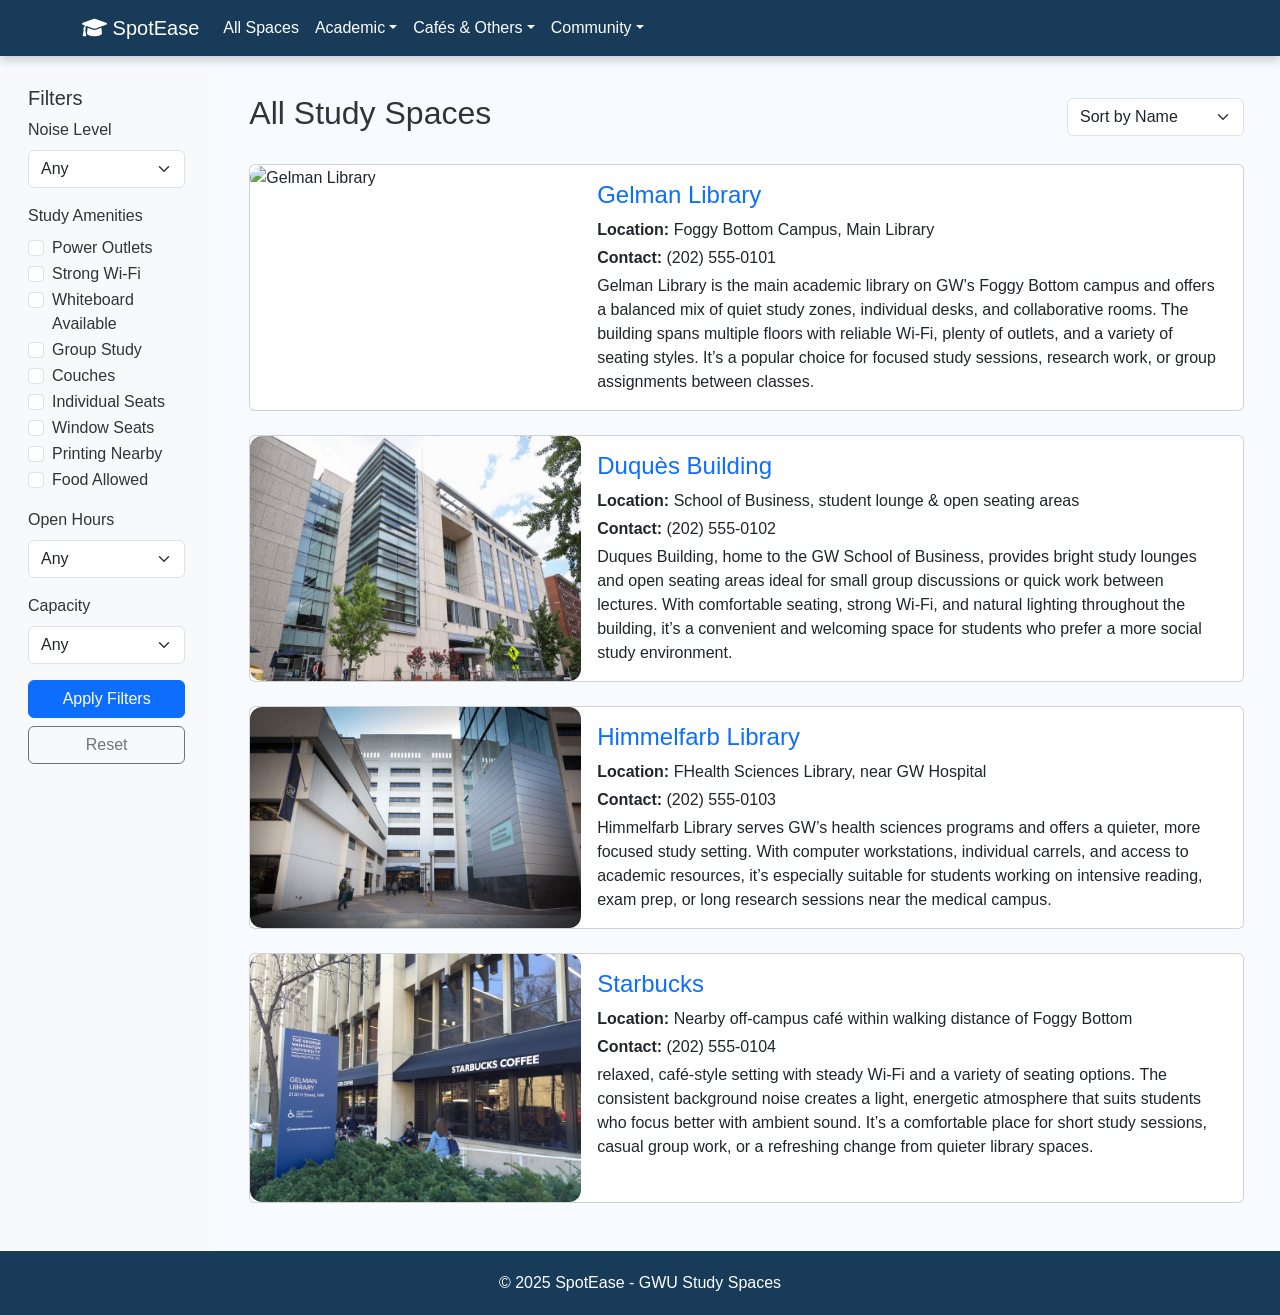
==== browse.html @ 9c631bb1 "Complete site with images and backend integration" ====
<!DOCTYPE html>
<html lang="en">
<head>
    <meta charset="UTF-8">
    <meta name="viewport" content="width=device-width, initial-scale=1.0">
    <title>All Study Spaces - SpotEase</title>
    <link href="https://cdn.jsdelivr.net/npm/bootstrap@5.3.0/dist/css/bootstrap.min.css" rel="stylesheet">
    <link href="https://cdnjs.cloudflare.com/ajax/libs/font-awesome/6.0.0/css/all.min.css" rel="stylesheet">
    <link rel="stylesheet" href="style.css">
</head>
<body>
    <!-- Navigation with Logo -->
<nav class="navbar navbar-expand-lg navbar-dark bg-primary">
    <div class="container">
        <a class="navbar-brand" href="index.html">
            <i class="fas fa-graduation-cap"></i> SpotEase
        </a>
        <button class="navbar-toggler" type="button" data-bs-toggle="collapse" 
                data-bs-target="#navbarNav">
            <span class="navbar-toggler-icon"></span>
        </button>

        <div class="collapse navbar-collapse" id="navbarNav">
            <ul class="navbar-nav">
                <li class="nav-item"><a class="nav-link" href="browse.html">All Spaces</a></li>

                <li class="nav-item dropdown">
                    <a class="nav-link dropdown-toggle" href="#" id="academicDropdown" data-bs-toggle="dropdown">Academic</a>
                    <ul class="dropdown-menu">
                        <li><a class="dropdown-item" href="gelman.html">Gelman Library</a></li>
                        <li><a class="dropdown-item" href="himmelfarb.html">Himmelfarb Library</a></li>
                        <li><a class="dropdown-item" href="duques.html">Duquès Building</a></li>
                    </ul>
                </li>

                <li class="nav-item dropdown">
                    <a class="nav-link dropdown-toggle" href="#" id="cafeDropdown" data-bs-toggle="dropdown">Cafés & Others</a>
                    <ul class="dropdown-menu">
                        <li><a class="dropdown-item" href="starbucks.html">Starbucks</a></li>
                    </ul>
                </li>

                <li class="nav-item dropdown">
                    <a class="nav-link dropdown-toggle" href="#" id="communityDropdown" data-bs-toggle="dropdown">Community</a>
                    <ul class="dropdown-menu">
                        <li><a class="dropdown-item" href="announcement.html">Announcement</a></li>
                        <li><a class="dropdown-item" href="board.html">Message Board</a></li>
                    </ul>
                </li>
            </ul>    
        </div>
    </div>
</nav>



    <div class="container-fluid">
        <div class="row">
            <!-- Filters Sidebar -->
            <div class="col-md-3 col-lg-2 bg-light sidebar">
                <div class="p-3">
                    <h5>Filters</h5>
                    
                    <div class="mb-3">
                        <label class="form-label">Noise Level</label>
                        <select class="form-select" id="noise-filter">
                            <option value="">Any</option>
                            <option value="quiet">Quiet</option>
                            <option value="moderate">Moderate</option>
                            <option value="lively">Lively</option>
                        </select>
                    </div>

                    <div class="mb-3">
                        <label class="form-label">Study Amenities</label>

                        <div class="form-check">
                            <input class="form-check-input" type="checkbox" id="outlets">
                            <label class="form-check-label" for="outlets">Power Outlets</label>
                        </div>

                        <div class="form-check">
                            <input class="form-check-input" type="checkbox" id="wifi">
                            <label class="form-check-label" for="wifi">Strong Wi-Fi</label>
                        </div>

                        <div class="form-check">
                            <input class="form-check-input" type="checkbox" id="whiteboard">
                            <label class="form-check-label" for="whiteboard">Whiteboard Available</label>
                        </div>                        

                        <div class="form-check">
                            <input class="form-check-input" type="checkbox" id="group">
                            <label class="form-check-label" for="group">Group Study</label>
                        </div>

                        <div class="form-check">
                            <input class="form-check-input" type="checkbox" id="couches">
                            <label class="form-check-label" for="couches">Couches</label>
                        </div>

                        <div class="form-check">
                            <input class="form-check-input" type="checkbox" id="individual-seats">
                            <label class="form-check-label" for="individual-seats">Individual Seats</label>
                        </div>

                        <div class="form-check">
                            <input class="form-check-input" type="checkbox" id="window-seats">
                            <label class="form-check-label" for="window-seats">Window Seats</label>
                        </div>

                        <div class="form-check">
                            <input class="form-check-input" type="checkbox" id="printing">
                            <label class="form-check-label" for="printing">Printing Nearby</label>
                        </div>

                        <div class="form-check">
                            <input class="form-check-input" type="checkbox" id="food-allowed">
                            <label class="form-check-label" for="food-allowed">Food Allowed</label>
                        </div>

                    </div>

                    <div class="mb-3">
                        <label class="form-label">Open Hours</label>
                        <select class="form-select" id="open-hours">
                            <option value="">Any</option>
                            <option value="regular">Regular Hours</option>
                            <option value="extended">Extended Hours</option>
                            <option value="24h">24 Hours</option>
                        </select>
                    </div>

                    <div class="mb-3">
                        <label class="form-label">Capacity</label>
                        <select class="form-select" id="capacity">
                            <option value="">Any</option>
                            <option value="solo">Solo Study</option>
                            <option value="small-group">Small Group (2–4)</option>
                            <option value="large-group">Large Group (5+)</option>
                        </select>
                    </div>


                    <button class="btn btn-primary w-100" onclick="applyFilters()">Apply Filters</button>
                    <button class="btn btn-outline-secondary w-100 mt-2" onclick="resetFilters()">Reset</button>
                </div>
            </div>


             <!-- Results -->
            <div class="col-md-9 col-lg-10">
                <div class="p-4">
                    <!-- The location of the emergency mode prompt bar -->
                    <div id="emergency-mode-alert"></div>
                    
                    <div class="d-flex justify-content-between align-items-center mb-4">
                        <h2>All Study Spaces</h2>
                        <div>
                            <select class="form-select" id="sort-by">
                                <option value="name">Sort by Name</option>
                                <option value="distance">Sort by Distance</option>
                                <option value="popularity">Sort by Popularity</option>
                            </select>
                        </div>
                    </div>

                    <div class="row" id="spaces-grid">
                        <!-- Static examples of study spaces -->

                        <!-- Gelman Library -->
                    <div class="col-12 mb-4">
                        <div class="card space-card h-100">
                            <div class="row g-0">
                                <!-- Image column -->
                                <div class="col-md-4">
                                    <img src="images/gelman.jpg" class="img-fluid w-100 h-100" alt="Gelman Library">
                                </div>
                                <!-- Text column -->
                                <div class="col-md-8">
                                    <div class="card-body">
                                        <h4 class="card-title">
                                            <a href="gelman.html" class="text-decoration-none">Gelman Library</a>
                                        </h4>
                                        <p class="mb-1"><strong>Location:</strong> Foggy Bottom Campus, Main Library</p>
                                        <p class="mb-1"><strong>Contact:</strong> (202) 555-0101</p>
                                        <p class="mb-0">
                                            Gelman Library is the main academic library on GW’s Foggy Bottom campus and offers a balanced mix of quiet study zones, individual desks, and collaborative rooms. The building spans multiple floors with reliable Wi-Fi, plenty of outlets, and a variety of seating styles. It’s a popular choice for focused study sessions, research work, or group assignments between classes.
                                        </p>
                                    </div>
                                </div>
                            </div>
                        </div>
                    </div>

                    <!-- Duques -->
                    <div class="col-12 mb-4">
                        <div class="card space-card h-100">
                            <div class="row g-0">
                                <!-- Image column -->
                                <div class="col-md-4">
                                    <img src="images/Duques.jpg" class="img-fluid w-100 h-100" alt="Duques Building">
                                </div>
                                <!-- Text column -->
                                <div class="col-md-8">
                                    <div class="card-body">
                                        <h4 class="card-title">
                                            <a href="Duques.html" class="text-decoration-none">Duquès Building</a>
                                        </h4>
                                        <p class="mb-1"><strong>Location:</strong>  School of Business, student lounge & open seating areas</p>
                                        <p class="mb-1"><strong>Contact:</strong> (202) 555-0102</p>
                                        <p class="mb-0">
                                           Duques Building, home to the GW School of Business, provides bright study lounges and open seating areas ideal for small group discussions or quick work between lectures. With comfortable seating, strong Wi-Fi, and natural lighting throughout the building, it’s a convenient and welcoming space for students who prefer a more social study environment.
                                        </p>
                                    </div>
                                </div>
                            </div>
                        </div>
                    </div>

                                           

                      <!-- Himmelfarb Library -->
                    <div class="col-12 mb-4">
                        <div class="card space-card h-100">
                            <div class="row g-0">
                                <!-- Image column -->
                                <div class="col-md-4">
                                    <img src="images/Himmelfarb.jpg" class="img-fluid w-100 h-100" alt="Himmelfarb Library">
                                </div>
                                <!-- Text column -->
                                <div class="col-md-8">
                                    <div class="card-body">
                                        <h4 class="card-title">
                                            <a href="Himmelfarb.html" class="text-decoration-none">Himmelfarb Library</a>
                                        </h4>
                                        <p class="mb-1"><strong>Location:</strong> FHealth Sciences Library, near GW Hospital</p>
                                        <p class="mb-1"><strong>Contact:</strong>  (202) 555-0103</p>
                                        <p class="mb-0">
                                           Himmelfarb Library serves GW’s health sciences programs and offers a quieter, more focused study setting. With computer workstations, individual carrels, and access to academic resources, it’s especially suitable for students working on intensive reading, exam prep, or long research sessions near the medical campus.
                                        </p>
                                    </div>
                                </div>
                            </div>
                        </div>
                    </div>


                      <!-- Starbucks -->
                    <div class="col-12 mb-4">
                        <div class="card space-card h-100">
                            <div class="row g-0">
                                <!-- Image column -->
                                <div class="col-md-4">
                                    <img src="images/Starbucks.jpg" class="img-fluid w-100 h-100" alt="Starbucks">
                                </div>
                                <!-- Text column -->
                                <div class="col-md-8">
                                    <div class="card-body">
                                        <h4 class="card-title">
                                            <a href="Starbucks.html" class="text-decoration-none">Starbucks</a>
                                        </h4>
                                        <p class="mb-1"><strong>Location:</strong> Nearby off-campus café within walking distance of Foggy Bottom</p>
                                        <p class="mb-1"><strong>Contact:</strong> (202) 555-0104</p>
                                        <p class="mb-0">
                                           relaxed, café-style setting with steady Wi-Fi and a variety of seating options. The consistent background noise creates a light, energetic atmosphere that suits students who focus better with ambient sound. It’s a comfortable place for short study sessions, casual group work, or a refreshing change from quieter library spaces.
                                        </p>
                                    </div>
                                </div>
                            </div>
                        </div>
                    </div>
        </div>
    </div>
</div>

<footer>
        © 2025 SpotEase - GWU Study Spaces
</footer>
   

                    

    <script src="https://cdn.jsdelivr.net/npm/bootstrap@5.3.0/dist/js/bootstrap.bundle.min.js"></script>
    <script src="js/data.js"></script>
    <script src="js/script.js"></script>
</body>
</html>
---- style.css ----
body {
    font-family: 'Inter', 'Roboto', sans-serif;
    background-color: #f7fbff;
    color: #333;
    padding-top: 70px;
}

.navbar {
    background-color: #173B58 !important;
    position: fixed;
    top: 0;
    left: 0;
    width: 100%;
    z-index: 1000;
    box-shadow: 0 4px 10px rgba(0,0,0,0.2);
}

.navbar .nav-link,
.navbar-brand {
    color: #fff !important;
}

.hero-section {
    position: relative;
    min-height: 500px;
    color: #fff;
    padding: 60px 20px;
    overflow: hidden;
}

.hero-section::before,
.hero-section::after {
    content: "";
    position: absolute;
    top: 0;
    left: 0;
    width: 100%;
    height: 100%;
    background-size: cover;
    background-position: center;
    background-repeat: no-repeat;
    transition: opacity 15s ease-in-out;
}

.hero-section::before {
    background: linear-gradient(rgba(0, 0, 0, 0.4), rgba(0, 0, 0, 0.4)),
                url('images/USA-The_George_Washington_University.jpeg') center/cover no-repeat;
    opacity: 1;
    z-index: -2;
}

.hero-section::after {
    background: linear-gradient(rgba(0, 0, 0, 0.4), rgba(0, 0, 0, 0.4)),
                url('images/Professors_Gate_-_GWU.jpeg') center/cover no-repeat;
    opacity: 0;
    z-index: -1;
    animation: fadeCycle 15s infinite;
}

@keyframes fadeCycle {
    0% { opacity: 0; }
    40% { opacity: 1; }
    60% { opacity: 1; }
    100% { opacity: 0; }
}

.hero-section h1 {
    font-size: 3.5rem;
    font-weight: 800;
    text-shadow: 2px 2px 6px rgba(0, 0, 0, 0.7);
}

.hero-subtext {
    font-size: 1.8rem;
    font-weight: 600;
    text-shadow: 2px 2px 6px rgba(0, 0, 0, 0.7);
}

.card img {
    border-radius: 12px;
    transition: transform 0.4s ease, box-shadow 0.4s ease;
}

.card img:hover {
    transform: scale(1.05);
    box-shadow: 0 8px 20px rgba(0,0,0,0.2);
}

.community-aside {
    background-color: #f1f5f9;
    border-radius: 12px;
    padding: 25px;
    box-shadow: 0 4px 12px rgba(0,0,0,0.08);
    height: 100%;
}


footer {
    background-color: #173B58;
    color: white;
    padding: 20px;
    text-align: center;
}
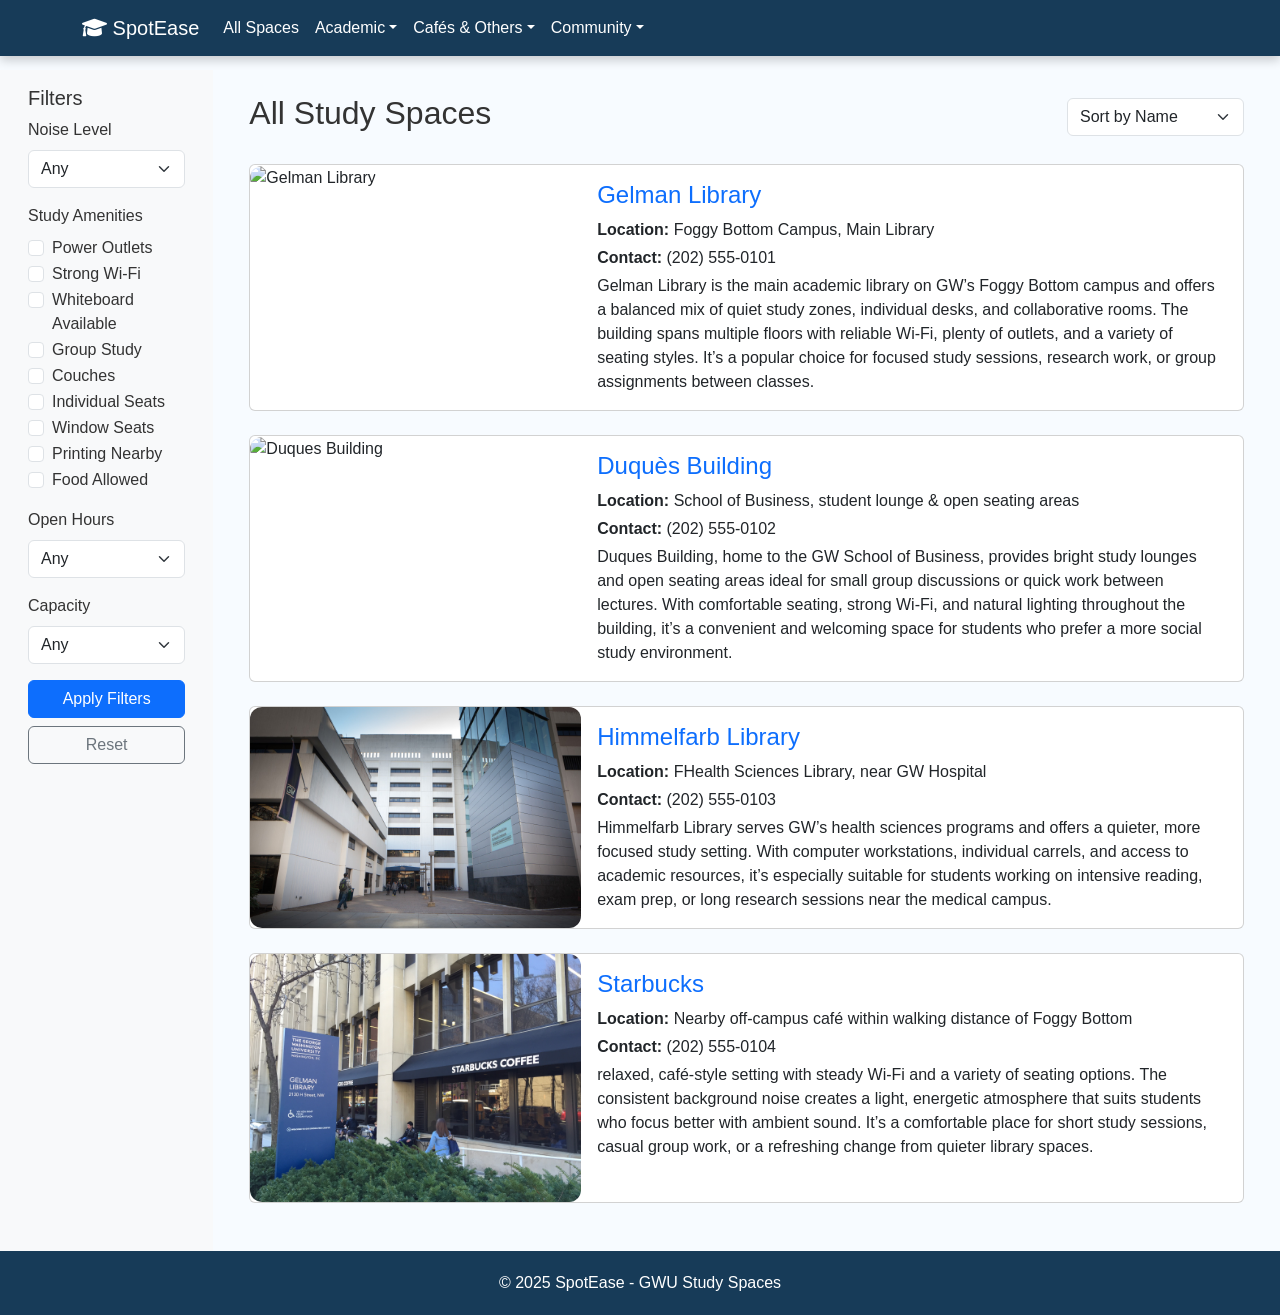
==== commit b90eca90: "Fix case sensitivity in image and link references" ====
--- a/browse.html
+++ b/browse.html
@@ -199,13 +199,13 @@
                             <div class="row g-0">
                                 <!-- Image column -->
                                 <div class="col-md-4">
-                                    <img src="images/Duques.jpg" class="img-fluid w-100 h-100" alt="Duques Building">
-                                </div>
-                                <!-- Text column -->
-                                <div class="col-md-8">
-                                    <div class="card-body">
-                                        <h4 class="card-title">
-                                            <a href="Duques.html" class="text-decoration-none">Duquès Building</a>
+                                    <img src="images/duques.jpg" class="img-fluid w-100 h-100" alt="Duques Building">
+                                </div>
+                                <!-- Text column -->
+                                <div class="col-md-8">
+                                    <div class="card-body">
+                                        <h4 class="card-title">
+                                            <a href="duques.html" class="text-decoration-none">Duquès Building</a>
                                         </h4>
                                         <p class="mb-1"><strong>Location:</strong>  School of Business, student lounge & open seating areas</p>
                                         <p class="mb-1"><strong>Contact:</strong> (202) 555-0102</p>
@@ -232,7 +232,7 @@
                                 <div class="col-md-8">
                                     <div class="card-body">
                                         <h4 class="card-title">
-                                            <a href="Himmelfarb.html" class="text-decoration-none">Himmelfarb Library</a>
+                                            <a href="himmelfarb.html" class="text-decoration-none">Himmelfarb Library</a>
                                         </h4>
                                         <p class="mb-1"><strong>Location:</strong> FHealth Sciences Library, near GW Hospital</p>
                                         <p class="mb-1"><strong>Contact:</strong>  (202) 555-0103</p>
@@ -258,7 +258,7 @@
                                 <div class="col-md-8">
                                     <div class="card-body">
                                         <h4 class="card-title">
-                                            <a href="Starbucks.html" class="text-decoration-none">Starbucks</a>
+                                            <a href="starbucks.html" class="text-decoration-none">Starbucks</a>
                                         </h4>
                                         <p class="mb-1"><strong>Location:</strong> Nearby off-campus café within walking distance of Foggy Bottom</p>
                                         <p class="mb-1"><strong>Contact:</strong> (202) 555-0104</p>
@@ -285,4 +285,4 @@
     <script src="js/data.js"></script>
     <script src="js/script.js"></script>
 </body>
-</html>+</html>
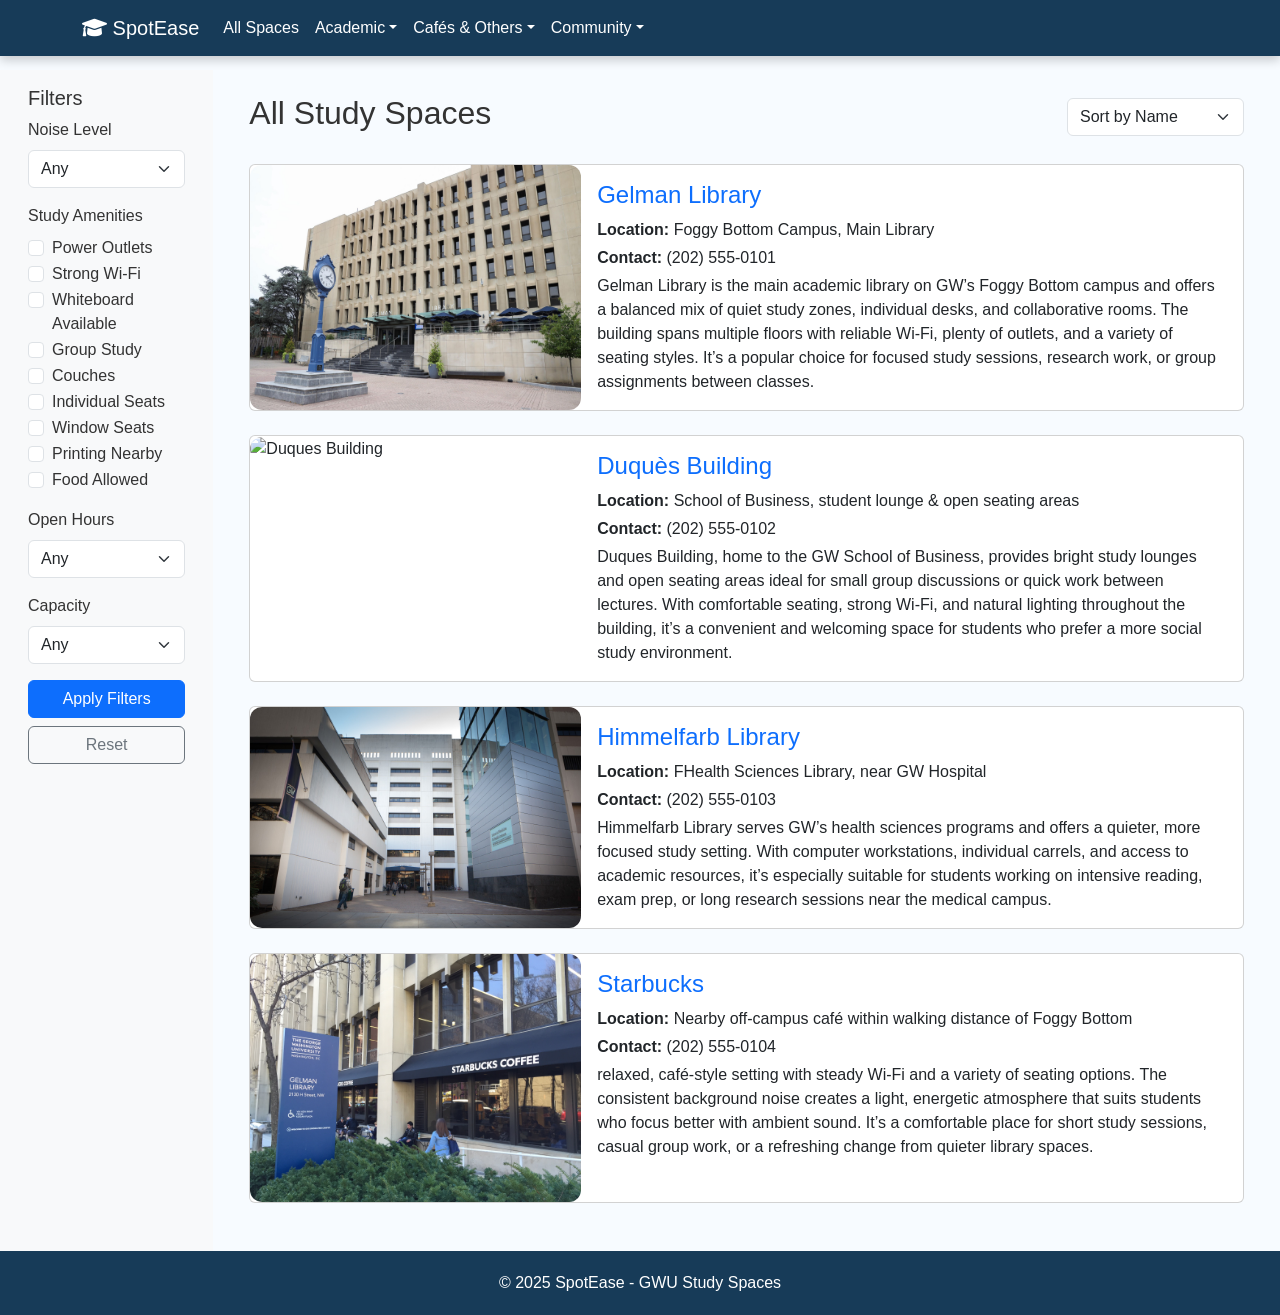
==== commit bbdf268c: "Fix image source case sensitivity for Gelman Library" ====
--- a/browse.html
+++ b/browse.html
@@ -174,7 +174,7 @@
                             <div class="row g-0">
                                 <!-- Image column -->
                                 <div class="col-md-4">
-                                    <img src="images/gelman.jpg" class="img-fluid w-100 h-100" alt="Gelman Library">
+                                    <img src="images/Gelman.jpg" class="img-fluid w-100 h-100" alt="Gelman Library">
                                 </div>
                                 <!-- Text column -->
                                 <div class="col-md-8">
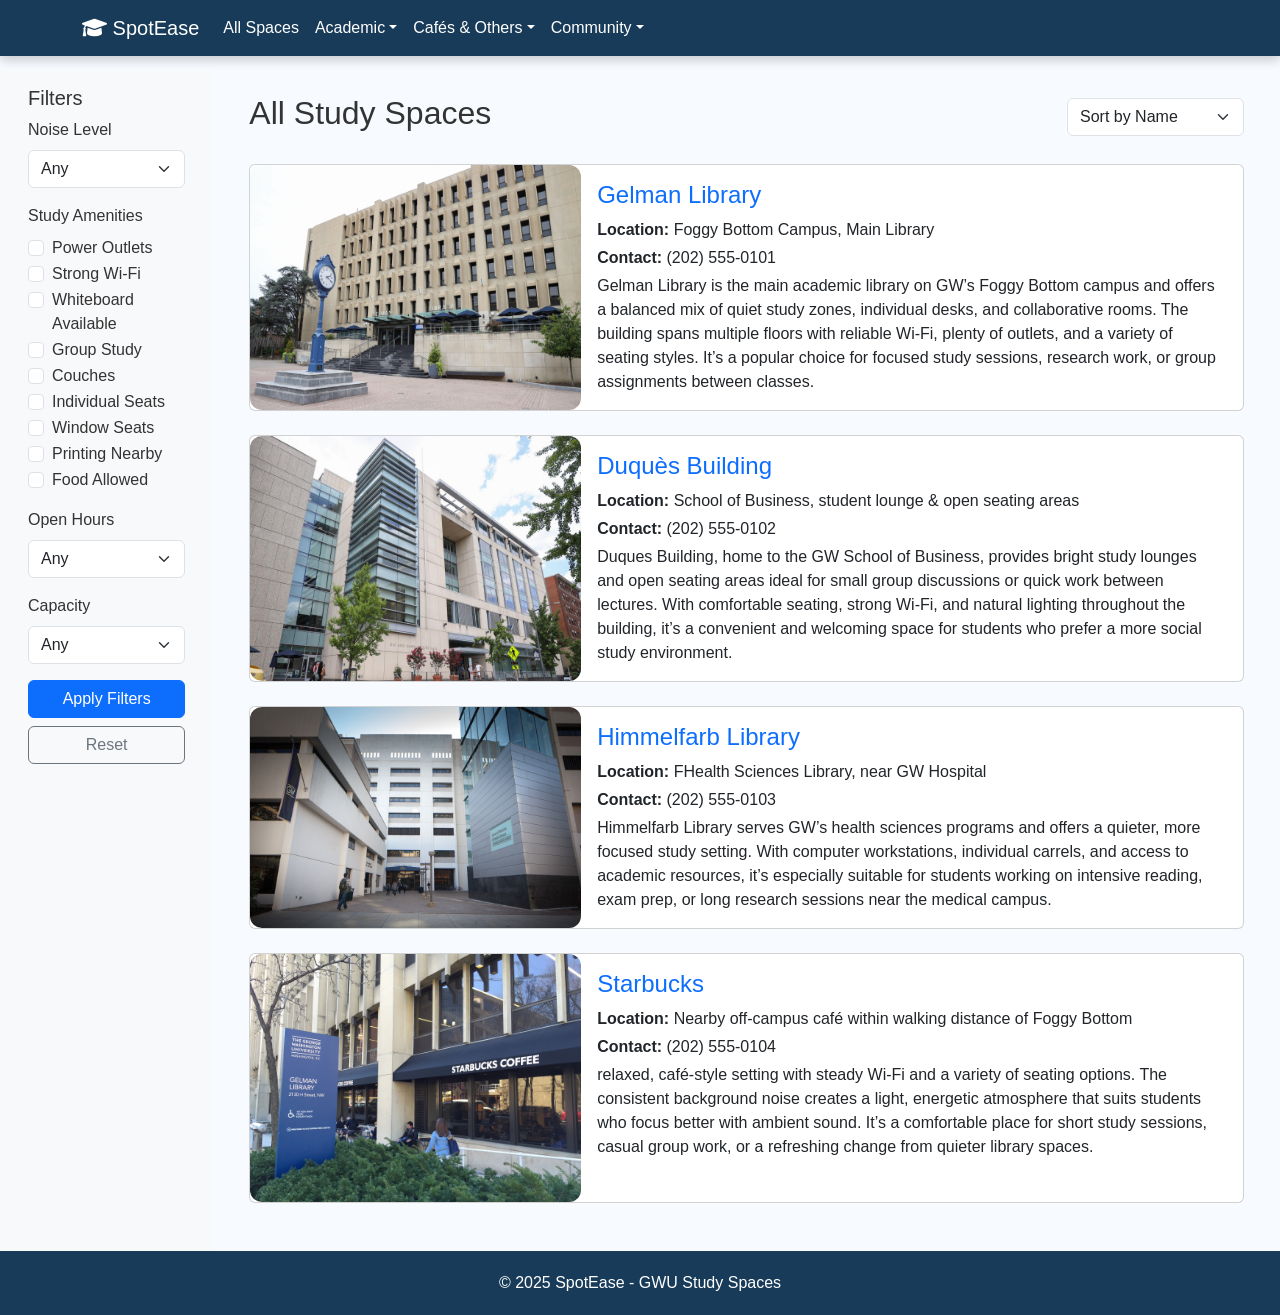
==== commit 7bb5dff1: "Fix image source case sensitivity in browse.html" ====
--- a/browse.html
+++ b/browse.html
@@ -199,7 +199,7 @@
                             <div class="row g-0">
                                 <!-- Image column -->
                                 <div class="col-md-4">
-                                    <img src="images/duques.jpg" class="img-fluid w-100 h-100" alt="Duques Building">
+                                    <img src="images/Duques.jpg" class="img-fluid w-100 h-100" alt="Duques Building">
                                 </div>
                                 <!-- Text column -->
                                 <div class="col-md-8">
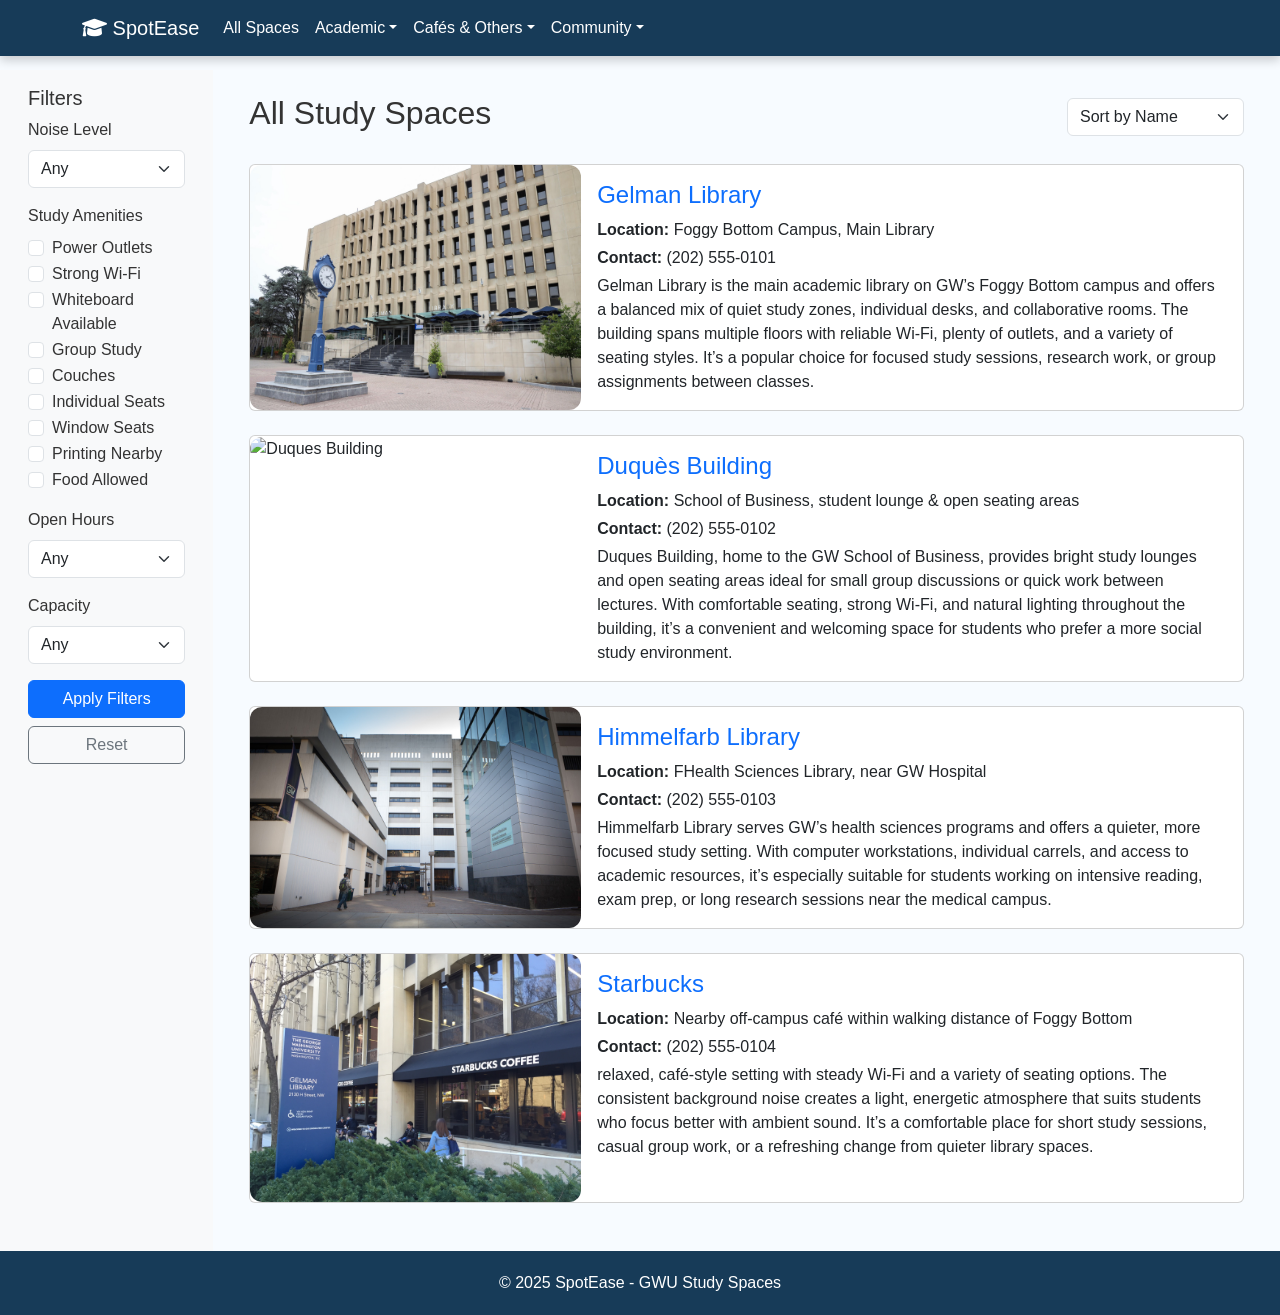
==== commit 7acc035f: "Fix image filename case in browse.html" ====
--- a/browse.html
+++ b/browse.html
@@ -199,7 +199,7 @@
                             <div class="row g-0">
                                 <!-- Image column -->
                                 <div class="col-md-4">
-                                    <img src="images/Duques.jpg" class="img-fluid w-100 h-100" alt="Duques Building">
+                                    <img src="images/duques.jpg" class="img-fluid w-100 h-100" alt="Duques Building">
                                 </div>
                                 <!-- Text column -->
                                 <div class="col-md-8">
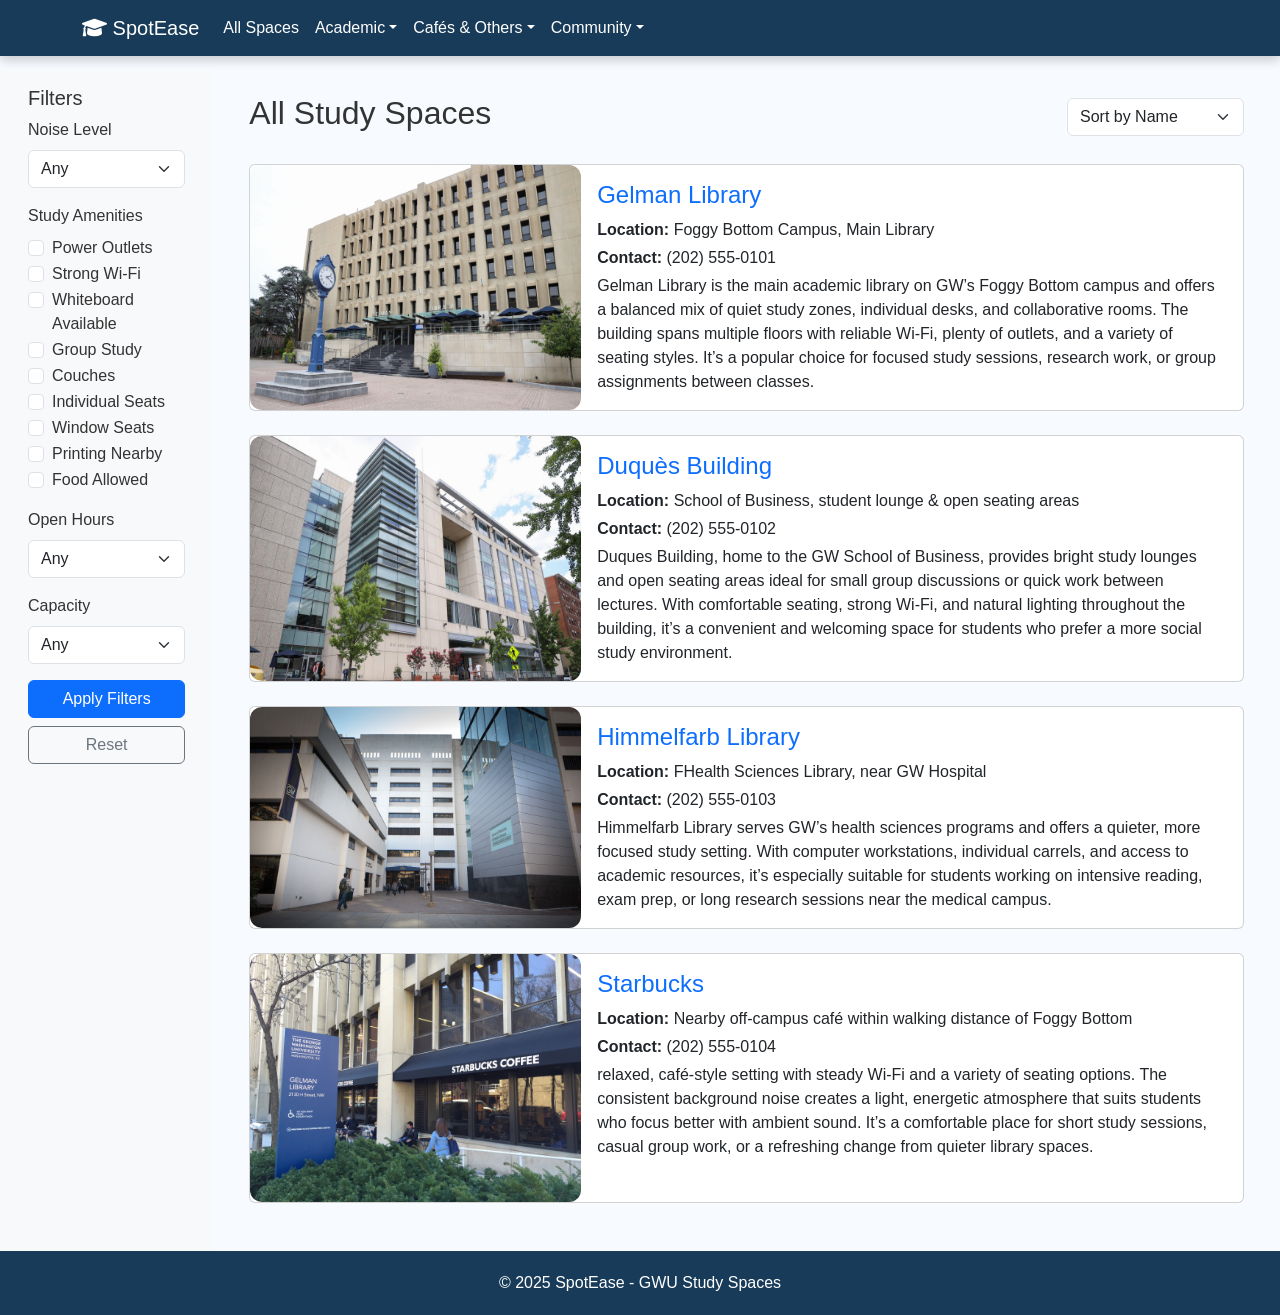
==== commit 1f204786: "Fix image filename case in browse.html" ====
--- a/browse.html
+++ b/browse.html
@@ -199,7 +199,7 @@
                             <div class="row g-0">
                                 <!-- Image column -->
                                 <div class="col-md-4">
-                                    <img src="images/duques.jpg" class="img-fluid w-100 h-100" alt="Duques Building">
+                                    <img src="images/Duques.jpg" class="img-fluid w-100 h-100" alt="Duques Building">
                                 </div>
                                 <!-- Text column -->
                                 <div class="col-md-8">
